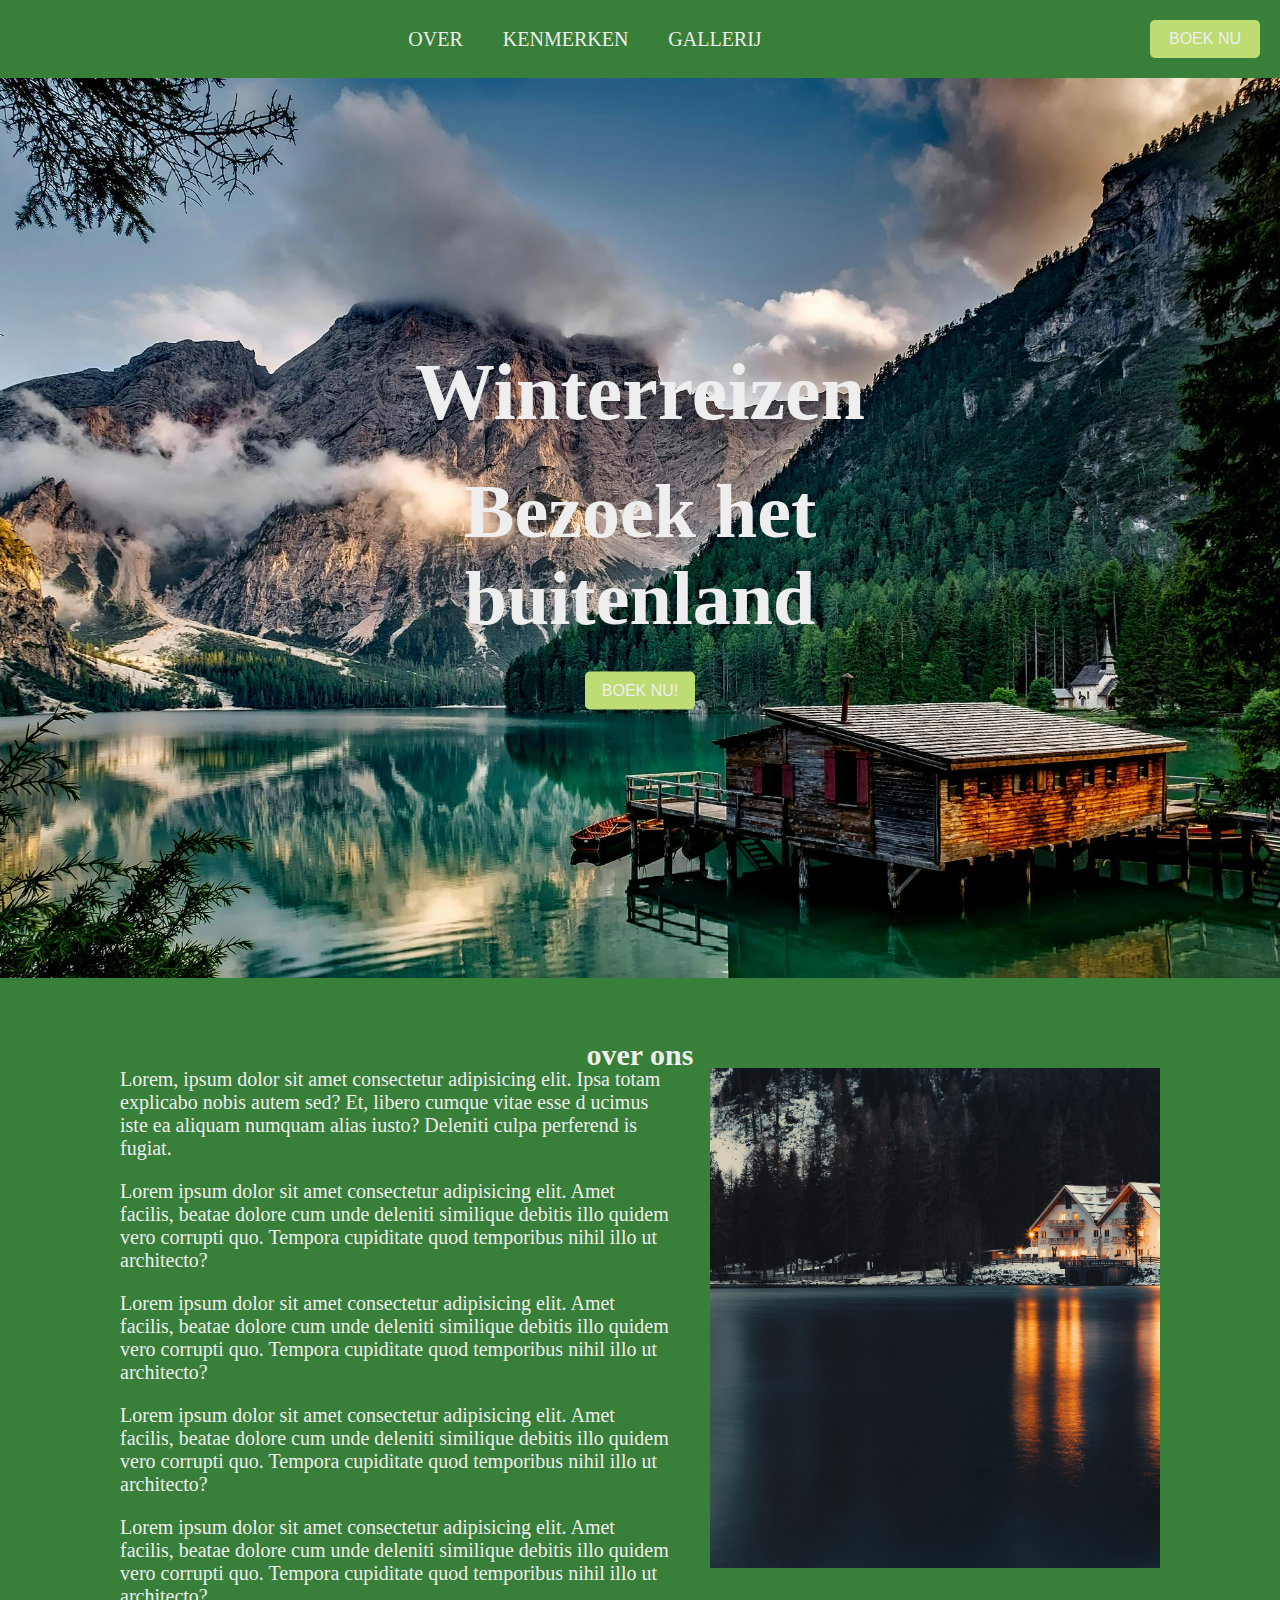
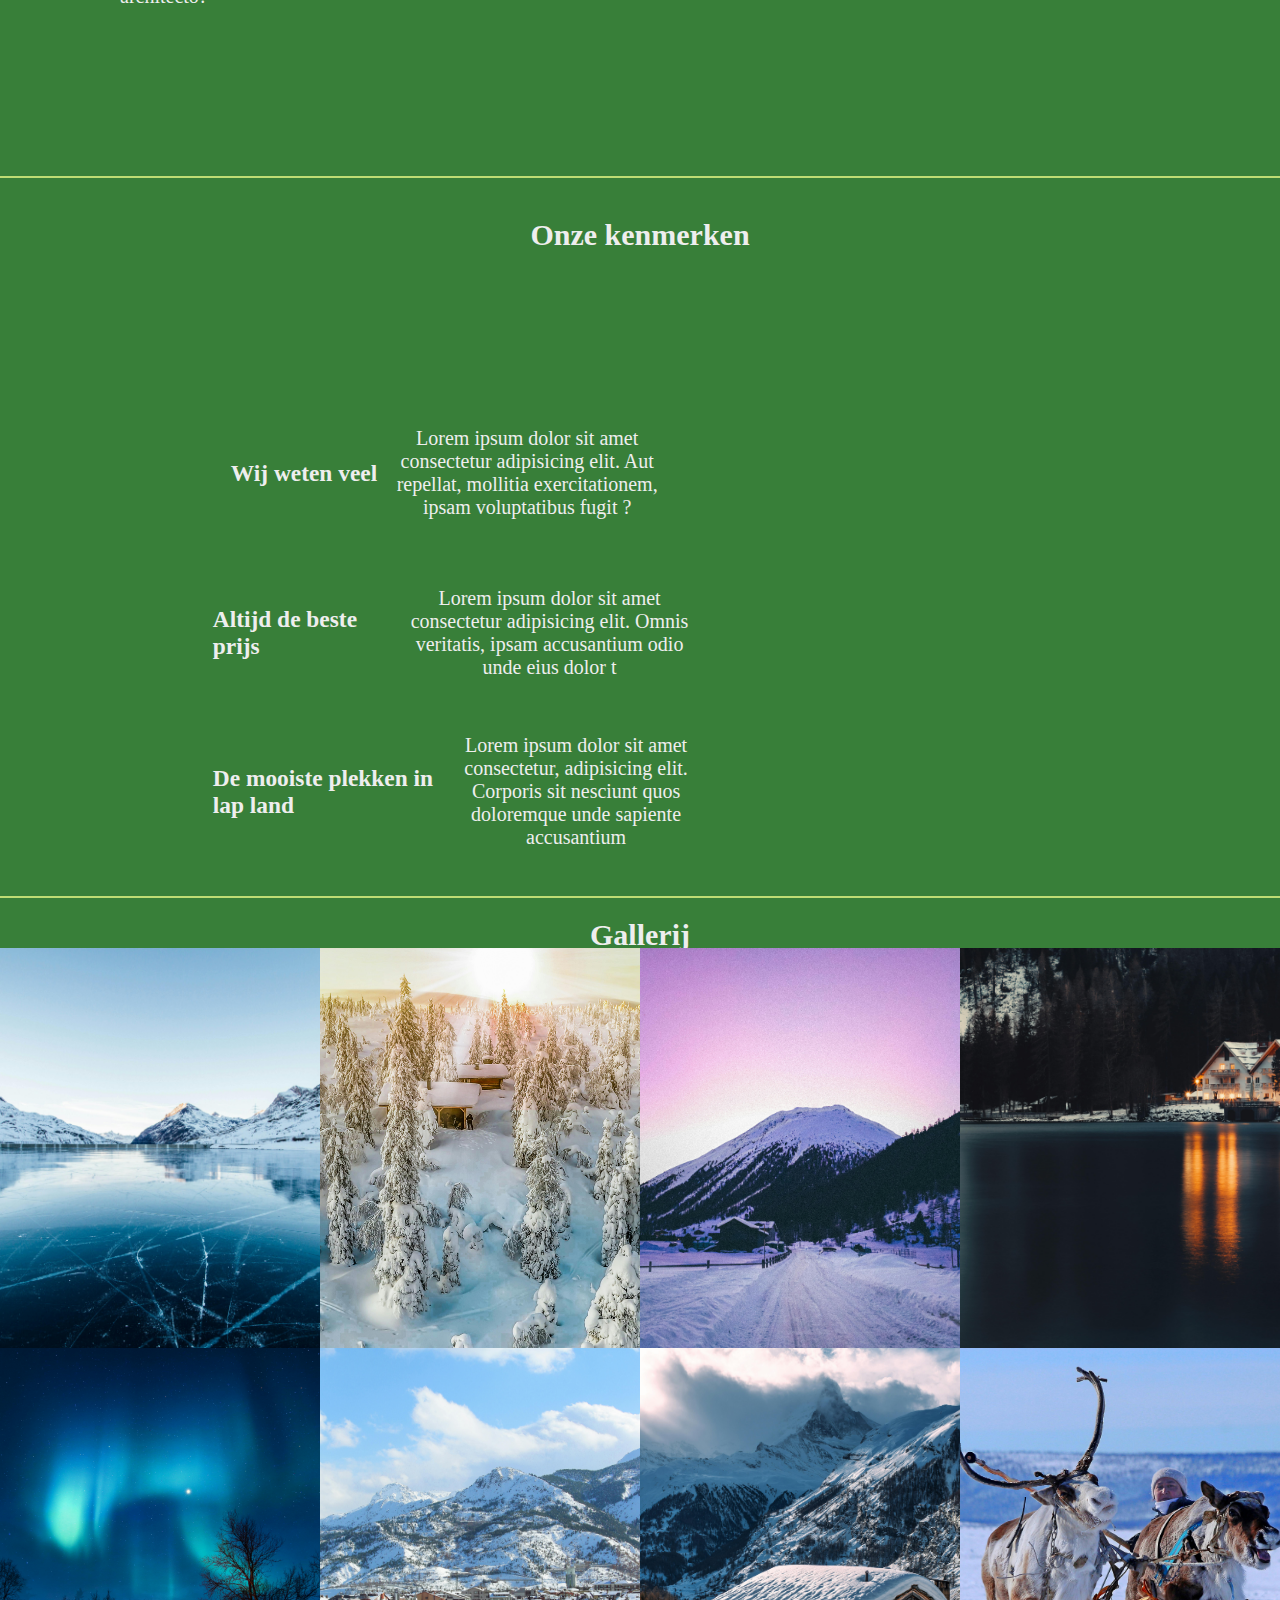
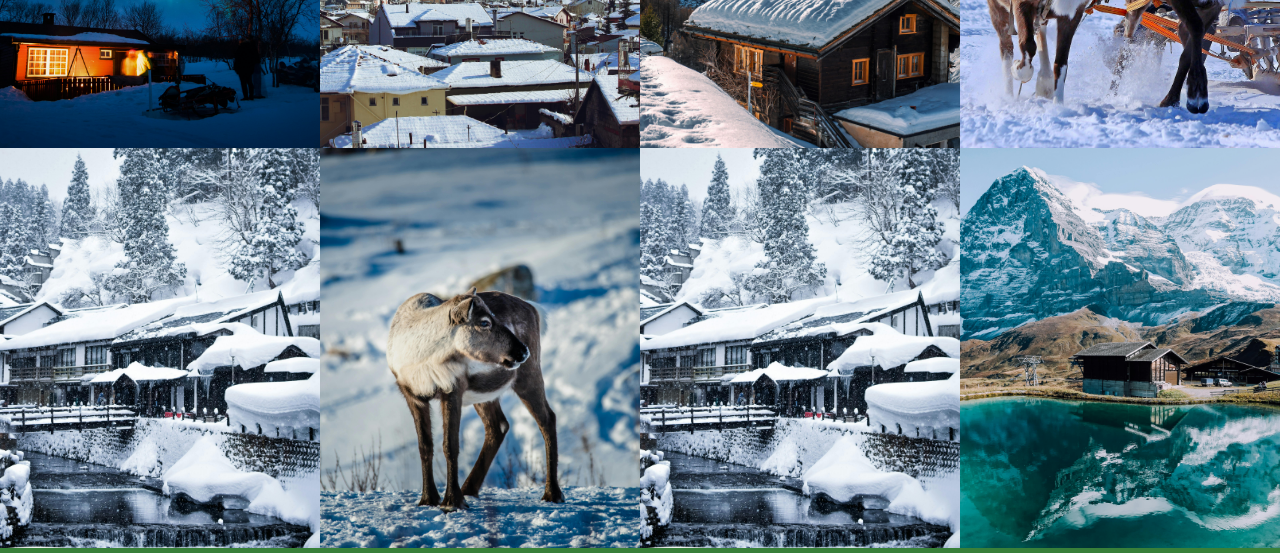
==== tulpreizen2.0/index.html @ 44c327fe "'af'" ====
<!DOCTYPE html>
<html lang="nl">
<head>
    <meta charset="UTF-8">
    <meta name="viewport" content="width=device-width, initial-scale=1.0">
    <title>Winterreizen</title>
    <link rel="preconnect" href="https://fonts.googleapis.com">
    <link rel="preconnect" href="https://fonts.gstatic.com" crossorigin>
    <link rel="stylesheet" href="css/style.css">
</head>
<body>
    <nav class="nav">
        <i class="fa-solid fa-plane"></i>
        <ul class="list">
           <li class="listitem"><a href="#over">Over</a></li>
           <li class="listitem"><a href="#kenmerken">kenmerken</a></li> 
          <li class="listitem"><a href="#gallerij">Gallerij</a></li>
        </ul>
     <button class="cta">Boek nu</button>
    </nav>
    <header class="banner">
      <figure>
        <div>
            <h1 class="heading">
                Winterreizen       </h1>
                <h2 class="heading2">Bezoek het buitenland</h2>
                <button class="cta">Boek nu!</button>
        </div>
      </figure>
    </header>
    <section class="over">
        <header id="over">
            <h2>over ons</h2>
        </header>
     <div>
        <div>
        <p>Lorem, ipsum dolor sit amet consectetur adipisicing elit. 
            Ipsa totam explicabo nobis autem sed? Et, libero cumque vitae esse d
            ucimus iste ea aliquam numquam alias iusto? Deleniti culpa perferend
            is fugiat.</p>
            <p>Lorem ipsum dolor sit amet consectetur adipisicing elit.
                 Amet facilis, beatae dolore cum unde deleniti similique debitis illo quidem vero corrupti quo. Tempora cupiditate 
                quod temporibus nihil illo ut architecto?</p>
                <p>Lorem ipsum dolor sit amet consectetur adipisicing elit.
                    Amet facilis, beatae dolore cum unde deleniti similique debitis illo quidem vero corrupti quo. Tempora cupiditate 
                   quod temporibus nihil illo ut architecto?</p>
                   <p>Lorem ipsum dolor sit amet consectetur adipisicing elit.
                    Amet facilis, beatae dolore cum unde deleniti similique debitis illo quidem vero corrupti quo. Tempora cupiditate 
                   quod temporibus nihil illo ut architecto?</p>
                   <p>Lorem ipsum dolor sit amet consectetur adipisicing elit.
                    Amet facilis, beatae dolore cum unde deleniti similique debitis illo quidem vero corrupti quo. Tempora cupiditate 
                   quod temporibus nihil illo ut architecto?</p>
            </div>
            <img src="img/pexels-eberhardgross-28271971.jpg" alt="">
        </div>
    </section>
    <section class="kenmerken">
        <header id="kenmerken">
            <h2>Onze kenmerken</h2>
        </header>
        <ul class="onzekenmerken">
            <li class="kenmerk">
                <h3>Wij weten veel</h3>
                <p>Lorem ipsum dolor sit amet consectetur adipisicing elit. 
                    Aut repellat, mollitia exercitationem, ipsam voluptatibus fugit 
                    ?</p>
            </li>
            <li class="kenmerk">
                <h3>Altijd de beste prijs</h3>
                <p>Lorem ipsum dolor sit amet consectetur adipisicing elit.
                    Omnis veritatis, ipsam accusantium odio unde eius dolor t
                    </p>
            </li>
            <li class="kenmerk">
                <h3>De mooiste plekken in lap land</h3>
                <p>Lorem ipsum dolor sit amet consectetur, adipisicing elit. 
                    Corporis sit nesciunt quos doloremque unde sapiente accusantium
                </p>
            </li>
        </ul>
    </section>
    <section class="gallerij">
        <header id="gallerij">
            <h2>Gallerij</h2>
        </header>
        <ul class="fotos">
            <li class="foto"><img src="img/pexels-riciardus-300857.jpg" alt="">
            <section><button class="cta"> Boek nu </button></section>
            </li>
            <li class="foto"><img src="img/pexels-cristian-manieri-3039599-5841636.jpg" alt="">
                <section><button class="cta">Boek nu</button></section> 
            </li>
            <li class="foto"><img src="img/pexels-dave-tombi-48516388-15320993.jpg" alt="">
                <section><button class="cta">Boek nu</button></section>
            </li>
            <li class="foto"><img src="img/pexels-eberhardgross-28271971.jpg" alt="">
                <section><button class="cta">Boek nu</button></section>
            </li>
            <li class="foto"><img src="img/pexels-stefanstefancik-91216.jpg" alt="">
                <section><button class="cta">Boek nu</button></section>
            </li>
            <li class="foto"><img src="img/pexels-kadirakman-11155968.jpg" alt="">
                <section><button class="cta">Boek nu</button></section>
            </li>
            <li class="foto"><img src="img/pexels-orlovamaria-4969837.jpg" alt="">
                <section><button class="cta">Boek nu</button></section>
            </li>
            <li class="foto"><img src="img/pexels-84328701-8932553.jpg" alt="">
                <section><button class="cta">Boek nu</button></section>
            </li>
            <li class="foto"><img src="img/pexels-sristi-saha-661973020-17727740.jpg" alt="">
                <section><button class="cta">Boek nu</button></section>
            </li>
            <li class="foto"><img src="img/pexels-tobiasbjorkli-3846454.jpg" alt="">
                <section><button class="cta">Boek nu</button></section>
            </li>
            <li class="foto"><img src="img/pexels-sristi-saha-661973020-17727740.jpg" alt="">
                <section><button class="cta">Boek nu</button></section>
            </li>
            <li class="foto"><img src="img/pexels-rickyrecap-1586298.jpg" alt="">
                <section><button class="cta">Boek nu</button></section>
            </li>
        </ul>
    </section>
</body>
</html>
---- tulpreizen2.0/css/style.css ----
*, *::before, *::after {
  margin: 0;
  padding: 0;
  box-sizing: border-box;
}

html {
  font-size: 62.5%; /*1rem is 10 px*/
}

a, a:visited, a:link {
  color: #eee;
  text-decoration: none;
}

body {
  font-size: 2rem;
  font-family: "Merriweather", serif;
  background: #387F39;
}

.nav {
  width: 100vw;
  background: #387F39;
  display: flex;
  justify-content: space-between;
  min-height: 7rem;
  align-items: center;
  color: #eee;
  padding: 2rem;
  text-transform: uppercase;
}

.list {
  display: flex;
  list-style: none;
  gap: 4rem;
}

.cta {
  width: 11rem;
  padding: 1rem;
  font-size: 80%;
  background: #BEDC74;
  border: none;
  color: #eee;
  border-radius: 0.5rem;
  text-transform: uppercase;
}

.cta:hover {
  cursor: pointer;
  background: hsl(75, 60%, 66%);
  transition: 0.2s;
}

.banner {
  height: 100vh;
  width: 100vw;
  position: relative;
}

.banner > figure {
  height: 100%;
  width: 100%;
  background-image: url("../img/pexels-pixabay-147411.jpg");
  background-position: bottom;
  background-size: cover;
}

.banner > figure > div {
  position: absolute;
  top: 50%;
  left: 50%;
  transform: translate(-50%, -50%);
  display: flex;
  flex-direction: column;
  gap: 3rem;
  align-items: center;
  color: #eee;
  text-align: center;
}

.heading {
  font-size: 400%;
}

.heading2 {
  font-size: 380%;
}

.over {
  padding: 4rem;
  height: 80rem;
  color: #eee;
  border-bottom: 0.2rem solid #BEDC74;
}

.over > header {
  width: 100%;
  height: 5rem;
  display: flex;
  justify-content: center;
  background: #387F39;
  padding: 2rem;
}

.over > .header > h2 {
  color: #eee;
  font-size: 380%;
  padding: 2rem;
}

.over > div {
  display: flex;
  gap: 4rem;
  justify-content: center;
  height: 100%;
}

.over > div > div {
  display: flex;
  flex-direction: column;
  gap: 2rem;
}

.over > div > div > p {
  width: 55ch;
  color: #eee;
}

.over > div > img {
  width: 45rem;
  height: 50rem;
  object-fit: cover;
}

.kenmerken {
  height: 80vh;
  padding: 2rem;
  border-bottom: 0.2rem solid #BEDC74;
}

.kenmerken > header {
  width: 100%;
  height: 5rem;
  display: flex;
  justify-content: center;
  background: #387F39;
  padding: 2rem;
  color: #eee;
  height: 20%;
  flex-wrap: wrap;
}

.kenmerken > .header > h2 {
  color: #eee;
  font-size: 380%;
}

.onzekenmerken {
  display: flex;
  flex-wrap: wrap;
  gap: 2rem;
  width: 70%;
  align-items: center;
  justify-content: center;
  height: 50%;
  padding: 7rem;
}

.kenmerk {
  color: #eee;
  height: 70%;
  width: 80%;
  display: flex;
  justify-content: center;
  align-items: center;
  list-style: none;
  padding: 5rem;
}

.kenmerk > p {
  width: 30ch;
  text-align: center;
  list-style: none;
}

.gallerij {
  height: 80vh;
  color: #eee;
}

.gallerij > header {
  width: 100%;
  height: 5rem;
  display: flex;
  justify-content: center;
  background: #387F39;
  padding: 2rem;
  color: #eee;
}

.gallerij > .header > h2 {
  color: #eee;
  font-size: 380%;
  padding: 6rem;
}

.fotos {
  display: flex;
  flex-wrap: wrap;
}

.foto {
  width: 25%;
  height: 40rem;
  list-style: none;
  position: relative;
}

.foto > section {
  width: 100%;
  height: 100%;
  position: absolute;
  top: 0;
  left: 0;
  background: linear-gradient(to bottom right, rgba(22, 33, 62, 0.8));
  transform: scaleX(0);
  transition: 0.8s;
  transform-origin: left;
  display: flex;
  justify-content: center;
  align-items: center;
}

.foto > section > .cta {
  opacity: 0;
  transition-delay: 0.8s;
  transition-duration: 0.2s;
}

.foto:hover > section > .cta {
  opacity: 1;
}

.foto:hover > section {
  transform: scale(1);
}

.foto > img {
  height: 100%;
  width: 100%;
  object-fit: cover;
  justify-content: center;
  align-items: center;
}

@media screen and (max-width: 75rem) {
  .body {
    font-size: 1.6rem;
  }
  .banner {
    height: 140rem;
  }
  .over {
    height: 120rem;
  }
  .over > div {
    height: 50%;
  }
  .over > div > div {
    height: 50%;
  }
  .over > div > div > p {
    width: 100%;
    color: #eee;
  }
  .over > div > figure {
    position: relative;
    width: 100%;
    height: 40%;
  }
  .kenmerken {
    min-height: 120rem;
  }
  .kenmerkenList {
    width: 100%;
  }
  .gallerij {
    height: auto;
  }
  .fotos {
    flex-wrap: wrap;
  }
  .foto {
    height: 20rem;
    width: 100%;
  }
  .foto:hover > section > .cta {
    opacity: 0;
  }
  .foto:hover > section {
    transform: scale(0);
  }
}
@media scree and (max-width: 50rem) {
  .list {
    flex-direction: column;
  }
}

/*# sourceMappingURL=style.css.map */
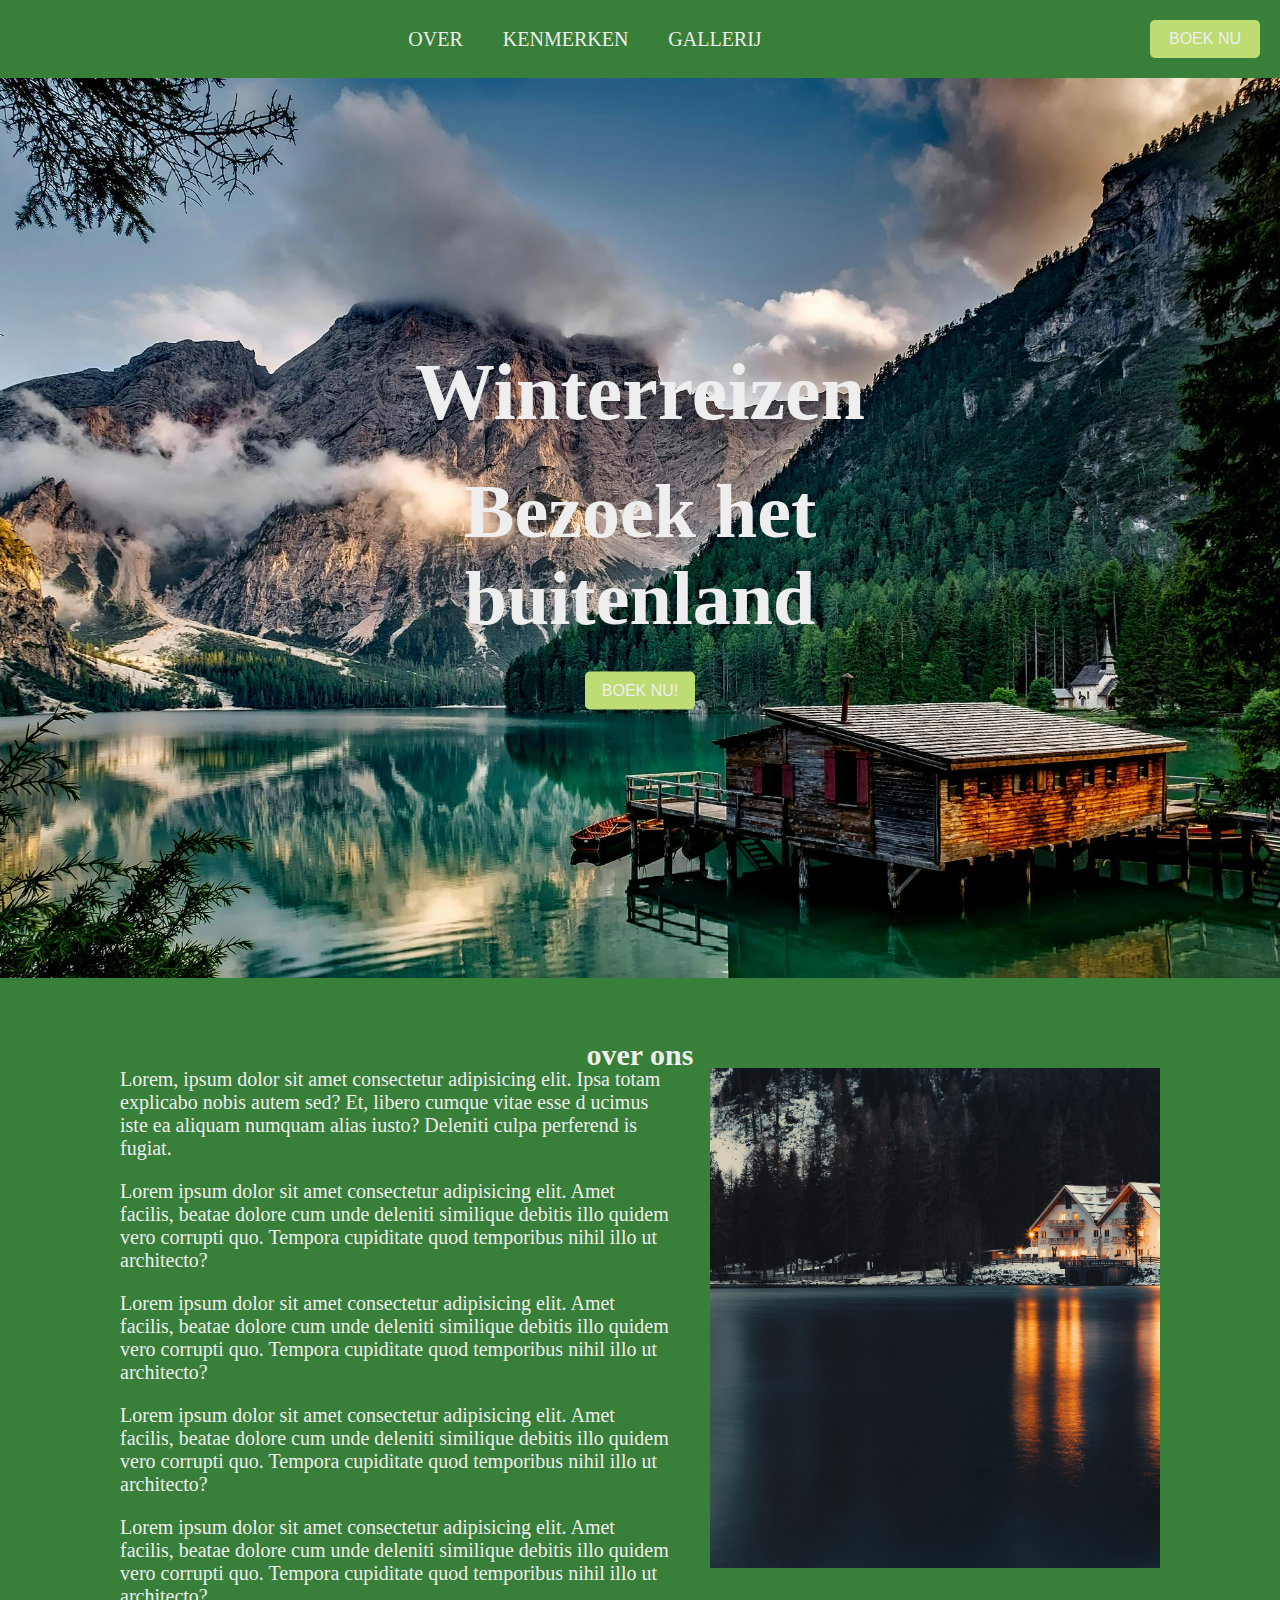
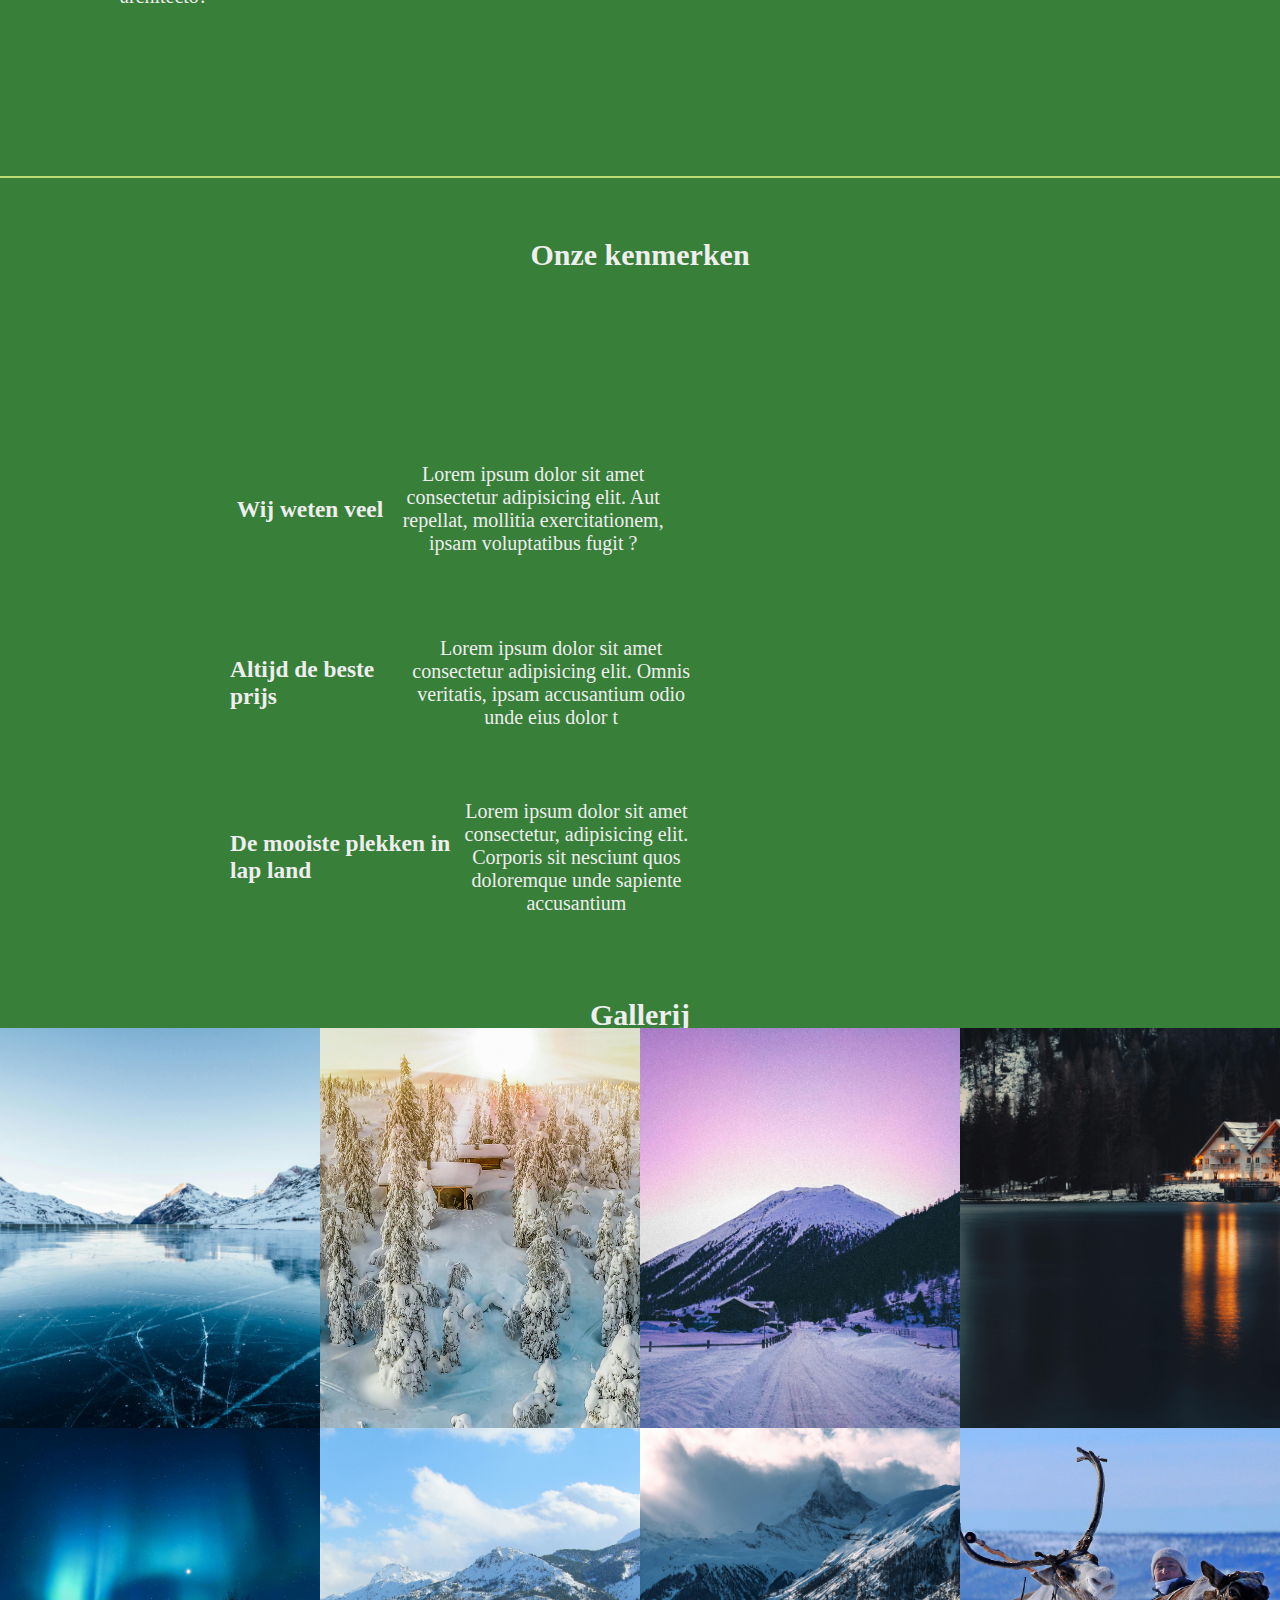
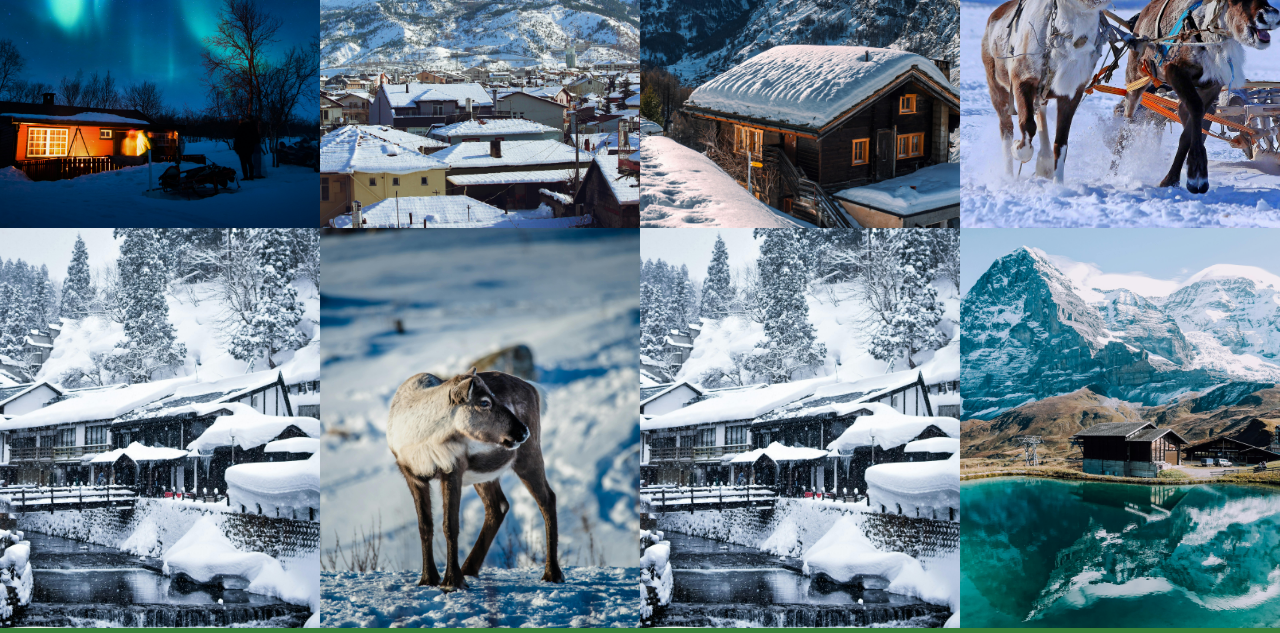
==== commit f0746e17: "'components'" ====
--- a/tulpreizen2.0/index.html
+++ b/tulpreizen2.0/index.html
@@ -22,7 +22,7 @@
       <figure>
         <div>
             <h1 class="heading">
-                Winterreizen       </h1>
+                Winterreizen</h1>
                 <h2 class="heading2">Bezoek het buitenland</h2>
                 <button class="cta">Boek nu!</button>
         </div>
--- a/tulpreizen2.0/css/style.css
+++ b/tulpreizen2.0/css/style.css
@@ -136,9 +136,9 @@
 }
 
 .kenmerken {
-  height: 80vh;
-  padding: 2rem;
-  border-bottom: 0.2rem solid #BEDC74;
+  padding: 4rem;
+  height: 80rem;
+  border-bottom: #BEDC74;
 }
 
 .kenmerken > header {
